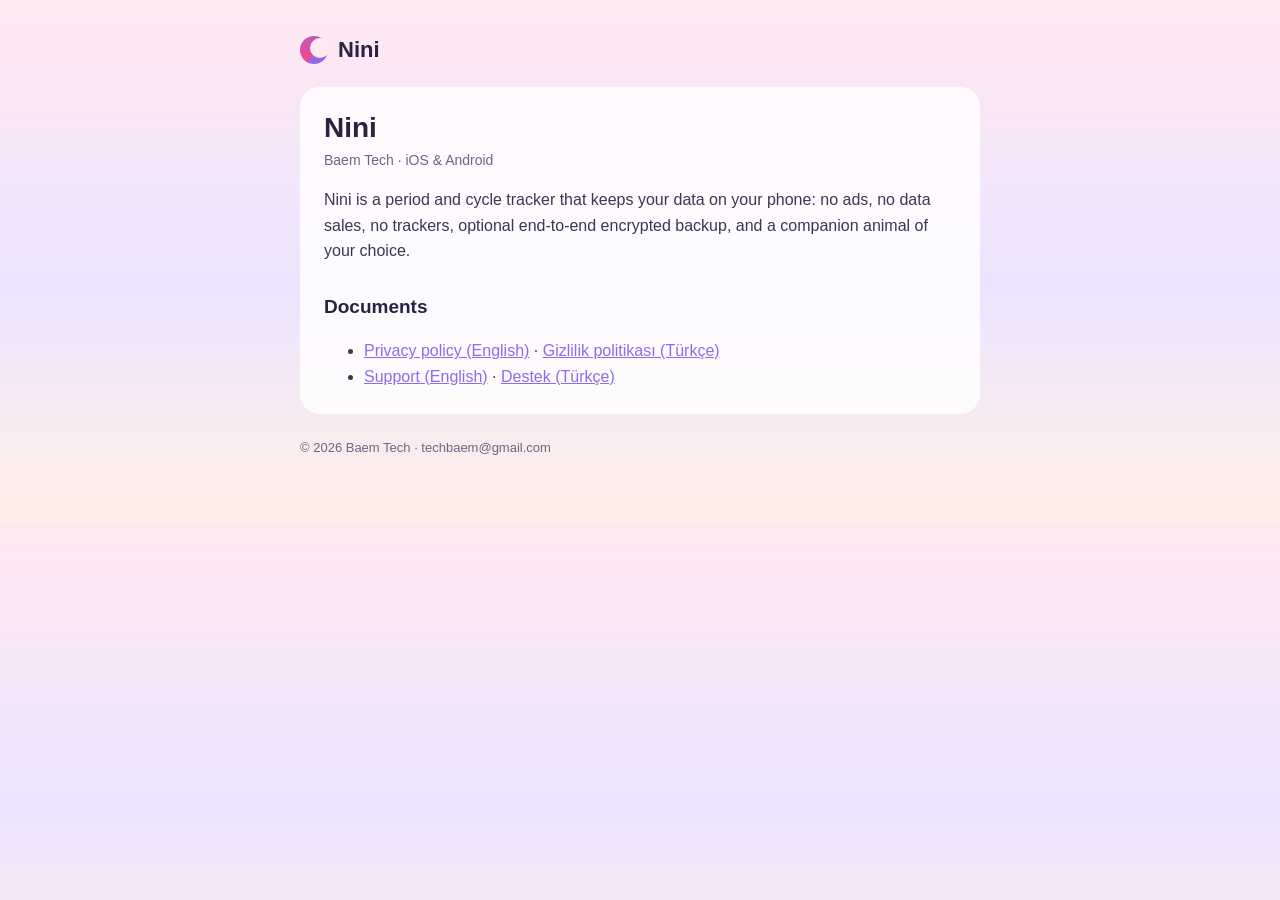
==== index.html @ da7cc815 "Nini privacy policy + support pages (EN/TR), robots, sitemap" ====
<!doctype html><html lang="en"><head><meta charset="utf-8"><title>Nini — private period tracker by Baem Tech</title><meta name="viewport" content="width=device-width,initial-scale=1"><meta name="description" content="Nini is a private, cute, multilingual period and cycle tracker for iOS and Android. Your data stays on your phone. Privacy policy and support."><link rel="canonical" href="https://baemtech.github.io/nini-legal/"><meta property="og:title" content="Nini"><meta property="og:description" content="Private, cute, multilingual period tracker. Your data stays on your phone."><meta property="og:url" content="https://baemtech.github.io/nini-legal/"><link rel="stylesheet" href="styles.css">
<script type="application/ld+json">{"@context":"https://schema.org","@type":"Organization","name":"Baem Tech","email":"techbaem@gmail.com","url":"https://baemtech.github.io/nini-legal/","sameAs":["https://github.com/baemtech"]}</script></head><body><main><header><span class="mark" aria-hidden="true"></span><a href="./">Nini</a></header><article>
<h1>Nini</h1><p class="meta">Baem Tech · iOS &amp; Android</p><p>Nini is a period and cycle tracker that keeps your data on your phone: no ads, no data sales, no trackers, optional end-to-end encrypted backup, and a companion animal of your choice.</p>
<h2>Documents</h2><ul><li><a href="privacy/">Privacy policy (English)</a> · <a href="privacy/tr/" lang="tr">Gizlilik politikası (Türkçe)</a></li><li><a href="support/">Support (English)</a> · <a href="support/tr/" lang="tr">Destek (Türkçe)</a></li></ul>
</article><footer>© 2026 Baem Tech · techbaem@gmail.com</footer></main></body></html>
---- styles.css ----
:root{--bg:#FFF7FB;--card:#fff;--ink:#2B2140;--sub:#6E6484;--accent:#F0468C;--lilac:#8A6CF0;--mint:#3FC1A8}
*{box-sizing:border-box}html{color-scheme:light}body{margin:0;font:16px/1.6 -apple-system,BlinkMacSystemFont,"Segoe UI",Roboto,sans-serif;color:var(--ink);background:linear-gradient(180deg,#FFE9F1,#ECE4FF 55%,#FFF0E6)}
main{max-width:720px;margin:0 auto;padding:32px 20px 64px}header{display:flex;align-items:center;gap:10px;margin-bottom:20px}header a{color:var(--ink);text-decoration:none;font-weight:800;font-size:22px}
.mark{width:28px;height:28px;border-radius:50%;background:conic-gradient(from 200deg,var(--accent),var(--lilac));position:relative}.mark::after{content:"";position:absolute;right:-2px;top:2px;width:20px;height:20px;border-radius:50%;background:#FFE9F1}
article{background:rgba(255,255,255,.85);border-radius:20px;padding:24px 24px 8px}h1{font-size:28px;line-height:1.2;margin:0 0 4px}h2{font-size:19px;margin:28px 0 8px}p,li{color:#3d3552}.meta{color:var(--sub);font-size:14px;margin:0 0 16px}table{border-collapse:collapse;width:100%;font-size:15px}th,td{text-align:left;padding:8px 10px;border-bottom:1px solid #eee4f4;vertical-align:top}th{color:var(--sub);font-weight:600}
.lang{margin-left:auto;font-size:14px}.lang a{font-weight:600;color:var(--lilac);margin-left:8px}footer{margin-top:24px;color:var(--sub);font-size:13px}a{color:var(--lilac)}
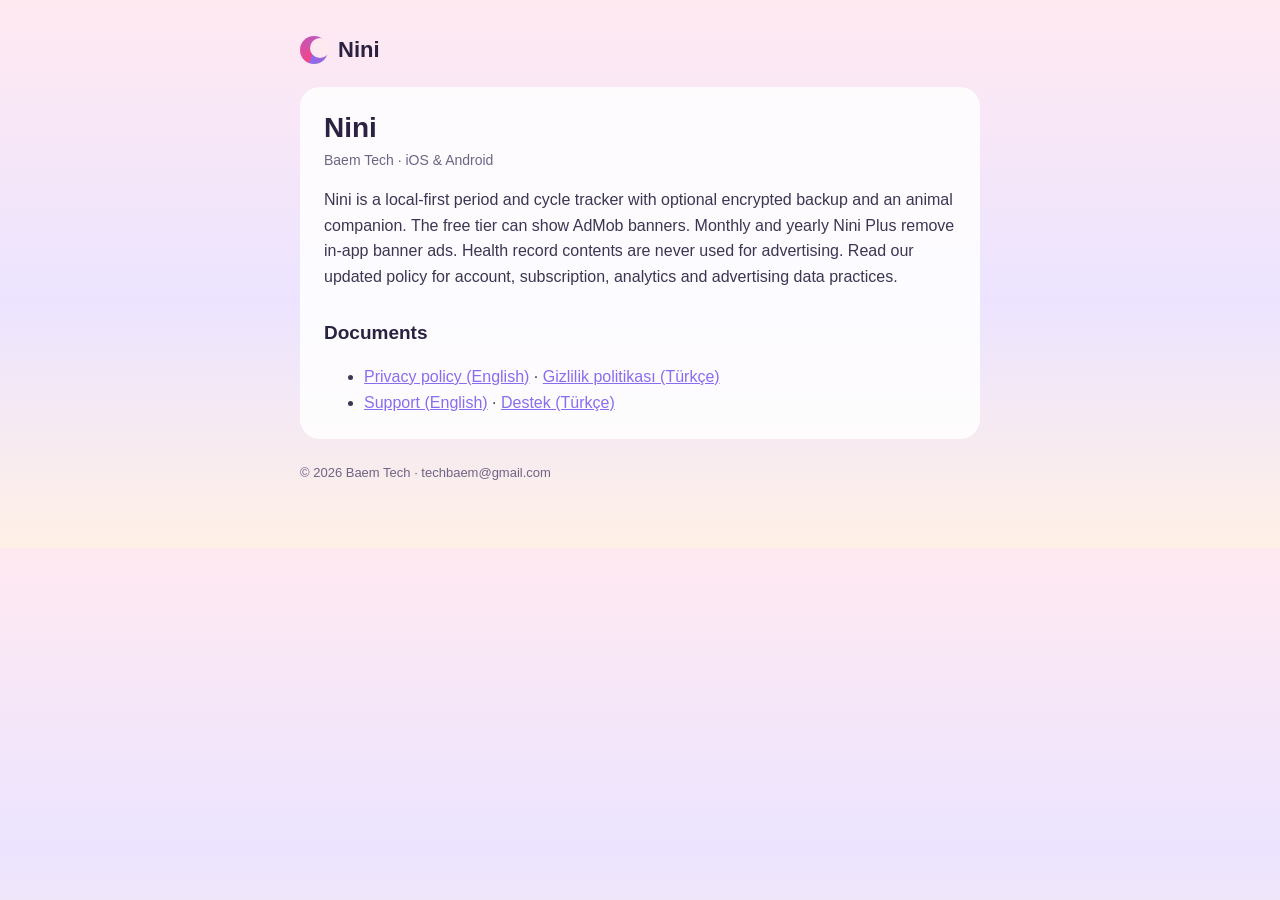
==== commit d8c983d3: "Update Nini privacy and subscription information for AdMob and RevenueCat" ====
--- a/index.html
+++ b/index.html
@@ -1,5 +1,5 @@
 <!doctype html><html lang="en"><head><meta charset="utf-8"><title>Nini — private period tracker by Baem Tech</title><meta name="viewport" content="width=device-width,initial-scale=1"><meta name="description" content="Nini is a private, cute, multilingual period and cycle tracker for iOS and Android. Your data stays on your phone. Privacy policy and support."><link rel="canonical" href="https://baemtech.github.io/nini-legal/"><meta property="og:title" content="Nini"><meta property="og:description" content="Private, cute, multilingual period tracker. Your data stays on your phone."><meta property="og:url" content="https://baemtech.github.io/nini-legal/"><link rel="stylesheet" href="styles.css">
 <script type="application/ld+json">{"@context":"https://schema.org","@type":"Organization","name":"Baem Tech","email":"techbaem@gmail.com","url":"https://baemtech.github.io/nini-legal/","sameAs":["https://github.com/baemtech"]}</script></head><body><main><header><span class="mark" aria-hidden="true"></span><a href="./">Nini</a></header><article>
-<h1>Nini</h1><p class="meta">Baem Tech · iOS &amp; Android</p><p>Nini is a period and cycle tracker that keeps your data on your phone: no ads, no data sales, no trackers, optional end-to-end encrypted backup, and a companion animal of your choice.</p>
+<h1>Nini</h1><p class="meta">Baem Tech · iOS &amp; Android</p><p>Nini is a local-first period and cycle tracker with optional encrypted backup and an animal companion. The free tier can show AdMob banners. Monthly and yearly Nini Plus remove in-app banner ads. Health record contents are never used for advertising. Read our updated policy for account, subscription, analytics and advertising data practices.</p>
 <h2>Documents</h2><ul><li><a href="privacy/">Privacy policy (English)</a> · <a href="privacy/tr/" lang="tr">Gizlilik politikası (Türkçe)</a></li><li><a href="support/">Support (English)</a> · <a href="support/tr/" lang="tr">Destek (Türkçe)</a></li></ul>
 </article><footer>© 2026 Baem Tech · techbaem@gmail.com</footer></main></body></html>
